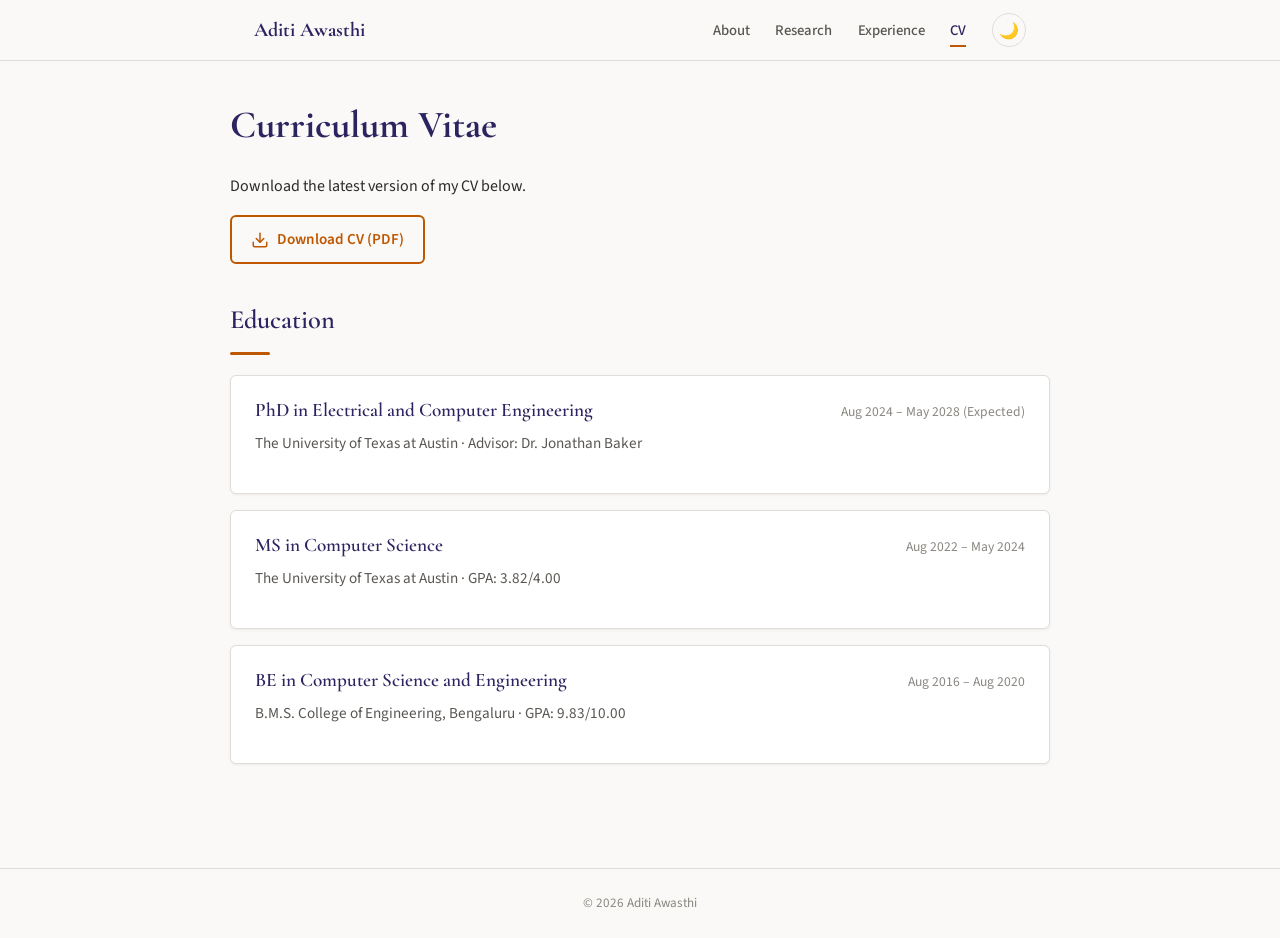
==== cv.html @ e24ec128 "My website" ====
<!DOCTYPE html>
<html lang="en">
<head>
  <meta charset="UTF-8">
  <meta name="viewport" content="width=device-width, initial-scale=1.0">
  <title>CV — Aditi Awasthi</title>
  <link rel="icon" type="image/svg+xml" href="assets/favicon.svg">
  <link rel="stylesheet" href="css/style.css">
  <script src="js/theme.js"></script>
</head>
<body>

  <nav class="nav">
    <div class="nav-inner">
      <a href="index.html" class="nav-name">Aditi Awasthi</a>
      <button class="nav-hamburger" aria-label="Menu">
        <span></span><span></span><span></span>
      </button>
      <ul class="nav-links">
        <li><a href="index.html">About</a></li>
        <li><a href="research.html">Research</a></li>
        <li><a href="experience.html">Experience</a></li>
        <li><a href="cv.html" class="active">CV</a></li>
        <li><button class="theme-toggle" aria-label="Toggle dark mode">🌙</button></li>
      </ul>
    </div>
  </nav>

  <main class="container page-content">

    <h1>Curriculum Vitae</h1>

    <div class="section" style="margin-top: 1.5rem;">
      <p>Download the latest version of my CV below.</p>

      <div class="cv-buttons">
        <!-- Place your PDF file in the assets/ folder -->
        <a href="assets/Aditi_Awasthi_CV.pdf" class="cv-download" target="_blank">
          <svg xmlns="http://www.w3.org/2000/svg" width="18" height="18" viewBox="0 0 24 24" fill="none" stroke="currentColor" stroke-width="2" stroke-linecap="round" stroke-linejoin="round"><path d="M21 15v4a2 2 0 0 1-2 2H5a2 2 0 0 1-2-2v-4"/><polyline points="7 10 12 15 17 10"/><line x1="12" y1="15" x2="12" y2="3"/></svg>
          Download CV (PDF)
        </a>
      </div>
    </div>

    <!-- Brief overview -->
    <section class="section" style="margin-top: 2.5rem;">
      <h2>Education</h2>
      <hr class="section-divider">

      <div class="card">
        <div class="card-header">
          <h3>PhD in Electrical and Computer Engineering</h3>
          <span class="card-date">Aug 2024 – May 2028 (Expected)</span>
        </div>
        <p>The University of Texas at Austin &middot; Advisor: Dr. Jonathan Baker</p>
      </div>

      <div class="card">
        <div class="card-header">
          <h3>MS in Computer Science</h3>
          <span class="card-date">Aug 2022 – May 2024</span>
        </div>
        <p>The University of Texas at Austin &middot; GPA: 3.82/4.00</p>
      </div>

      <div class="card">
        <div class="card-header">
          <h3>BE in Computer Science and Engineering</h3>
          <span class="card-date">Aug 2016 – Aug 2020</span>
        </div>
        <p>B.M.S. College of Engineering, Bengaluru &middot; GPA: 9.83/10.00</p>
      </div>
    </section>

  </main>

  <footer class="footer">
    <div class="container">&copy; 2026 Aditi Awasthi</div>
  </footer>

</body>
</html>
---- css/style.css ----
/* ========================================
   Aditi Awasthi — Academic Website
   Colors: deep blue-purple + burnt orange
   ======================================== */

/* ---------- Google Fonts ---------- */
@import url('https://fonts.googleapis.com/css2?family=Cormorant+Garamond:ital,wght@0,400;0,600;0,700;1,400&family=Source+Sans+3:wght@300;400;500;600&display=swap');

/* ---------- CSS Variables ---------- */
:root {
  /* palette */
  --clr-primary: #2c2460;
  --clr-primary-light: #3d3580;
  --clr-accent: #bf5700;        /* UT burnt orange */
  --clr-accent-hover: #d96b1a;
  --clr-blue: #1e3a6e;

  /* surfaces */
  --bg: #faf9f7;
  --bg-card: #ffffff;
  --bg-nav: rgba(250, 249, 247, 0.92);
  --border: #e0ddd8;

  /* text */
  --text: #2b2b2b;
  --text-secondary: #5a5752;
  --text-muted: #8a8680;
  --text-on-primary: #faf9f7;

  /* misc */
  --shadow-sm: 0 1px 3px rgba(0,0,0,0.06);
  --shadow-md: 0 4px 12px rgba(0,0,0,0.08);
  --radius: 6px;
  --max-w: 820px;
  --transition: 0.25s ease;
}

/* ---------- Dark Mode ---------- */
[data-theme="dark"] {
  --clr-primary: #a8a0d6;
  --clr-primary-light: #c4bcf0;
  --clr-accent: #e8853a;
  --clr-accent-hover: #f09a55;
  --clr-blue: #7ea8d4;

  --bg: #141218;
  --bg-card: #1e1b24;
  --bg-nav: rgba(20, 18, 24, 0.94);
  --border: #2e2a36;

  --text: #e4e0ec;
  --text-secondary: #b0aab8;
  --text-muted: #7d7888;
  --text-on-primary: #141218;

  --shadow-sm: 0 1px 3px rgba(0,0,0,0.3);
  --shadow-md: 0 4px 12px rgba(0,0,0,0.4);
}

/* ---------- Reset & Base ---------- */
*, *::before, *::after { box-sizing: border-box; margin: 0; padding: 0; }

html {
  scroll-behavior: smooth;
  scroll-padding-top: 80px;
}

body {
  font-family: 'Source Sans 3', 'Segoe UI', sans-serif;
  font-weight: 400;
  font-size: 16px;
  line-height: 1.65;
  color: var(--text);
  background: var(--bg);
  transition: background var(--transition), color var(--transition);
  -webkit-font-smoothing: antialiased;
}

/* ---------- Typography ---------- */
h1, h2, h3 {
  font-family: 'Cormorant Garamond', 'Georgia', serif;
  color: var(--clr-primary);
  line-height: 1.25;
}

h1 { font-size: 2.4rem; font-weight: 700; }
h2 { font-size: 1.65rem; font-weight: 600; margin-bottom: 0.6em; }
h3 { font-size: 1.2rem; font-weight: 600; margin-bottom: 0.35em; }

p { margin-bottom: 0.9em; }

a {
  color: var(--clr-accent);
  text-decoration: none;
  transition: color var(--transition);
}
a:hover { color: var(--clr-accent-hover); text-decoration: underline; }

/* ---------- Layout ---------- */
.container {
  max-width: var(--max-w);
  margin: 0 auto;
  padding: 0 1.5rem;
}

.page-content {
  padding: 2.5rem 0 4rem;
}

/* ---------- Navigation ---------- */
.nav {
  position: sticky;
  top: 0;
  z-index: 100;
  background: var(--bg-nav);
  backdrop-filter: blur(12px);
  -webkit-backdrop-filter: blur(12px);
  border-bottom: 1px solid var(--border);
  transition: background var(--transition), border-color var(--transition);
}

.nav-inner {
  max-width: var(--max-w);
  margin: 0 auto;
  padding: 0 1.5rem;
  display: flex;
  align-items: center;
  justify-content: space-between;
  height: 60px;
}

.nav-name {
  font-family: 'Cormorant Garamond', serif;
  font-size: 1.25rem;
  font-weight: 700;
  color: var(--clr-primary);
  text-decoration: none;
}
.nav-name:hover { text-decoration: none; color: var(--clr-primary-light); }

.nav-links {
  display: flex;
  align-items: center;
  gap: 1.6rem;
  list-style: none;
}

.nav-links a {
  font-size: 0.92rem;
  font-weight: 500;
  color: var(--text-secondary);
  text-decoration: none;
  padding: 0.25rem 0;
  border-bottom: 2px solid transparent;
  transition: color var(--transition), border-color var(--transition);
}
.nav-links a:hover,
.nav-links a.active {
  color: var(--clr-primary);
  border-bottom-color: var(--clr-accent);
  text-decoration: none;
}

/* Theme toggle button */
.theme-toggle {
  background: none;
  border: 1px solid var(--border);
  border-radius: 50%;
  width: 34px;
  height: 34px;
  cursor: pointer;
  display: flex;
  align-items: center;
  justify-content: center;
  font-size: 1rem;
  color: var(--text-secondary);
  transition: background var(--transition), color var(--transition), border-color var(--transition);
}
.theme-toggle:hover {
  background: var(--bg-card);
  color: var(--clr-accent);
}

/* Hamburger */
.nav-hamburger {
  display: none;
  background: none;
  border: none;
  cursor: pointer;
  flex-direction: column;
  gap: 5px;
  padding: 4px;
}
.nav-hamburger span {
  display: block;
  width: 22px;
  height: 2px;
  background: var(--text);
  border-radius: 2px;
  transition: transform var(--transition), opacity var(--transition);
}

/* ---------- Hero (index page) ---------- */
.hero {
  display: flex;
  align-items: flex-start;
  gap: 2.5rem;
  padding: 2.5rem 0 2rem;
}

.hero-photo {
  flex-shrink: 0;
  width: 180px;
  height: 180px;
  border-radius: 50%;
  object-fit: cover;
  border: 3px solid var(--border);
  transition: border-color var(--transition);
}

.hero-text h1 {
  margin-bottom: 0.25rem;
}

.hero-subtitle {
  font-size: 1.05rem;
  color: var(--text-secondary);
  margin-bottom: 0.6em;
}

.hero-affiliation {
  font-size: 0.92rem;
  color: var(--text-muted);
  margin-bottom: 1.2em;
}

/* Social / contact links row */
.link-row {
  display: flex;
  flex-wrap: wrap;
  gap: 0.75rem;
}

.link-pill {
  display: inline-flex;
  align-items: center;
  gap: 0.4rem;
  font-size: 0.85rem;
  font-weight: 500;
  padding: 0.35rem 0.75rem;
  border: 1px solid var(--border);
  border-radius: 20px;
  color: var(--text-secondary);
  text-decoration: none;
  transition: all var(--transition);
}
.link-pill:hover {
  color: var(--clr-accent);
  border-color: var(--clr-accent);
  text-decoration: none;
  background: rgba(191, 87, 0, 0.06);
}
[data-theme="dark"] .link-pill:hover {
  background: rgba(232, 133, 58, 0.1);
}

.link-pill svg {
  width: 16px;
  height: 16px;
  flex-shrink: 0;
}

/* ---------- Sections ---------- */
.section {
  margin-bottom: 2.5rem;
}

.section-divider {
  width: 40px;
  height: 3px;
  background: var(--clr-accent);
  border: none;
  border-radius: 2px;
  margin-bottom: 1.2rem;
}

/* ---------- Cards ---------- */
.card {
  background: var(--bg-card);
  border: 1px solid var(--border);
  border-radius: var(--radius);
  padding: 1.4rem 1.5rem;
  margin-bottom: 1rem;
  box-shadow: var(--shadow-sm);
  transition: background var(--transition), border-color var(--transition), box-shadow var(--transition);
}

.card-header {
  display: flex;
  justify-content: space-between;
  align-items: baseline;
  flex-wrap: wrap;
  gap: 0.5rem;
  margin-bottom: 0.5rem;
}

.card-header h3 {
  margin-bottom: 0;
}

.card-date {
  font-size: 0.85rem;
  color: var(--text-muted);
  white-space: nowrap;
}

.card p {
  color: var(--text-secondary);
  font-size: 0.95rem;
}

/* Sub-projects inside a card */
.sub-project {
  margin-top: 0.9rem;
  padding-left: 1rem;
  border-left: 2px solid var(--clr-accent);
}

.sub-project h4 {
  font-family: 'Source Sans 3', sans-serif;
  font-weight: 600;
  font-size: 0.95rem;
  color: var(--text);
  margin-bottom: 0.2rem;
}

.sub-project p {
  font-size: 0.9rem;
  margin-bottom: 0.6rem;
}

/* ---------- Publication list ---------- */
.pub-item {
  padding: 1.2rem 0;
  border-bottom: 1px solid var(--border);
}
.pub-item:last-child { border-bottom: none; }

.pub-title {
  font-weight: 600;
  color: var(--text);
  margin-bottom: 0.15rem;
}

.pub-authors {
  font-size: 0.9rem;
  color: var(--text-secondary);
  margin-bottom: 0.15rem;
}

.pub-authors strong {
  color: var(--clr-primary);
}

.pub-venue {
  font-size: 0.88rem;
  color: var(--text-muted);
  font-style: italic;
  margin-bottom: 0.3rem;
}

.pub-links {
  display: flex;
  gap: 0.6rem;
  margin-top: 0.35rem;
}

.pub-link {
  font-size: 0.82rem;
  font-weight: 500;
  padding: 0.2rem 0.55rem;
  border: 1px solid var(--border);
  border-radius: 4px;
  color: var(--text-secondary);
  transition: all var(--transition);
}
.pub-link:hover {
  color: var(--clr-accent);
  border-color: var(--clr-accent);
  text-decoration: none;
}

/* ---------- CV page ---------- */
.cv-download {
  display: inline-flex;
  align-items: center;
  gap: 0.5rem;
  font-weight: 600;
  font-size: 0.95rem;
  padding: 0.6rem 1.2rem;
  border: 2px solid var(--clr-accent);
  border-radius: var(--radius);
  color: var(--clr-accent);
  transition: all var(--transition);
}
.cv-download:hover {
  background: var(--clr-accent);
  color: var(--text-on-primary);
  text-decoration: none;
}
[data-theme="dark"] .cv-download:hover {
  color: #141218;
}

.cv-buttons {
  display: flex;
  gap: 1rem;
  flex-wrap: wrap;
  margin-top: 1rem;
}

/* ---------- Footer ---------- */
.footer {
  border-top: 1px solid var(--border);
  padding: 1.5rem 0;
  text-align: center;
  font-size: 0.82rem;
  color: var(--text-muted);
  transition: border-color var(--transition);
}

/* ========================================
   Responsive
   ======================================== */

@media (max-width: 700px) {
  h1 { font-size: 1.8rem; }
  h2 { font-size: 1.35rem; }

  .hero {
    flex-direction: column;
    align-items: center;
    text-align: center;
    gap: 1.2rem;
  }

  .hero-photo {
    width: 140px;
    height: 140px;
  }

  .link-row {
    justify-content: center;
  }

  /* Mobile nav */
  .nav-hamburger { display: flex; }

  .nav-links {
    display: none;
    position: absolute;
    top: 60px;
    left: 0;
    right: 0;
    flex-direction: column;
    background: var(--bg-nav);
    backdrop-filter: blur(12px);
    -webkit-backdrop-filter: blur(12px);
    border-bottom: 1px solid var(--border);
    padding: 1rem 1.5rem;
    gap: 0.8rem;
  }
  .nav-links.open { display: flex; }

  .card-header {
    flex-direction: column;
    gap: 0.15rem;
  }

  .container { padding: 0 1.1rem; }
}

@media (min-width: 701px) and (max-width: 960px) {
  .hero-photo {
    width: 150px;
    height: 150px;
  }
}
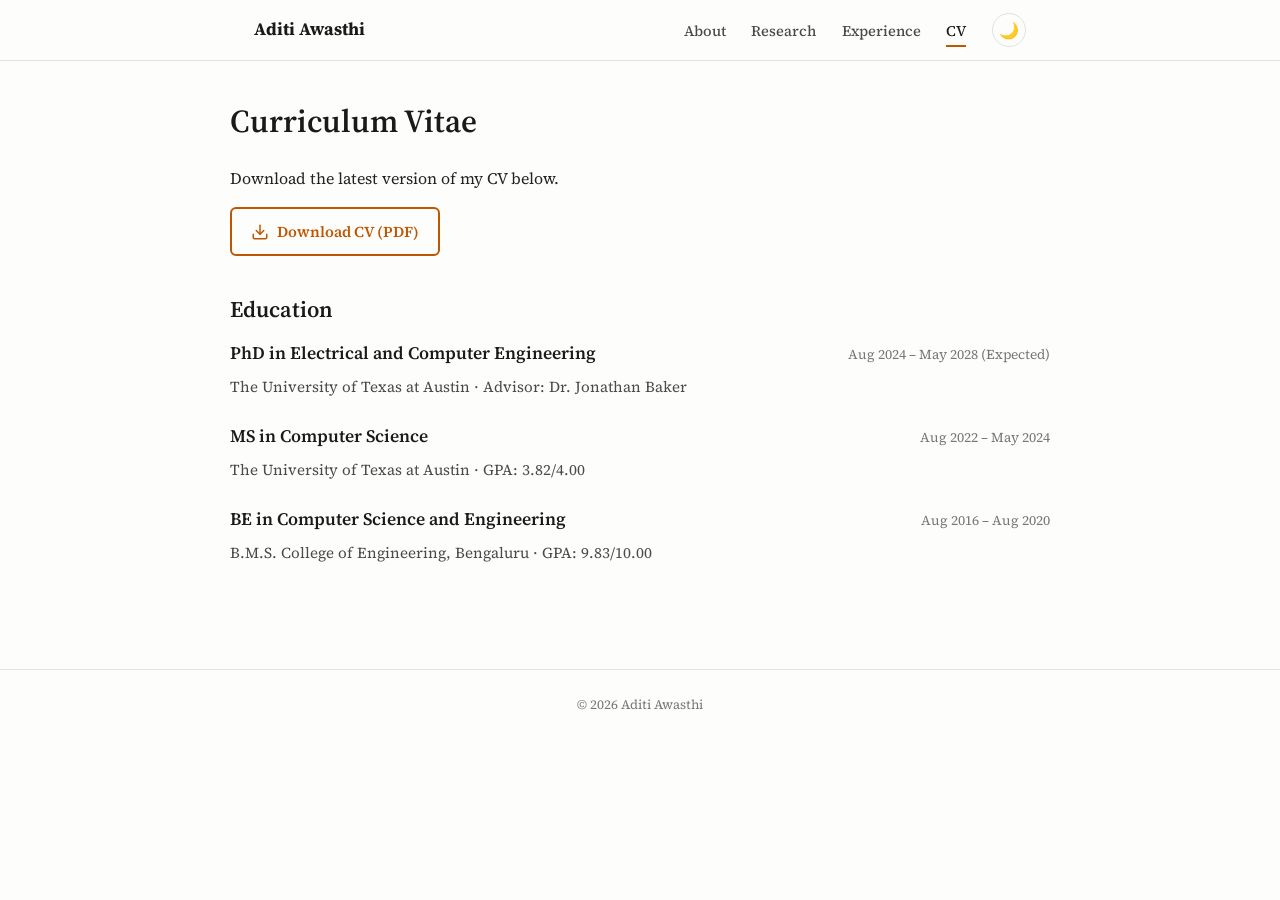
==== commit 8188bb20: "Concise CV Update" ====
--- a/cv.html
+++ b/cv.html
@@ -3,7 +3,7 @@
 <head>
   <meta charset="UTF-8">
   <meta name="viewport" content="width=device-width, initial-scale=1.0">
-  <title>CV — Aditi Awasthi</title>
+  <title>CV | Aditi Awasthi</title>
   <link rel="icon" type="image/svg+xml" href="assets/favicon.svg">
   <link rel="stylesheet" href="css/style.css">
   <script src="js/theme.js"></script>
@@ -45,8 +45,6 @@
     <!-- Brief overview -->
     <section class="section" style="margin-top: 2.5rem;">
       <h2>Education</h2>
-      <hr class="section-divider">
-
       <div class="card">
         <div class="card-header">
           <h3>PhD in Electrical and Computer Engineering</h3>
--- a/css/style.css
+++ b/css/style.css
@@ -1,35 +1,32 @@
 /* ========================================
-   Aditi Awasthi — Academic Website
-   Colors: deep blue-purple + burnt orange
+   Aditi Awasthi - Academic Website
+   Colors: neutral + burnt orange
    ======================================== */
 
 /* ---------- Google Fonts ---------- */
-@import url('https://fonts.googleapis.com/css2?family=Cormorant+Garamond:ital,wght@0,400;0,600;0,700;1,400&family=Source+Sans+3:wght@300;400;500;600&display=swap');
+@import url('https://fonts.googleapis.com/css2?family=Source+Serif+4:ital,wght@0,400;0,600;0,700;1,400&display=swap');
 
 /* ---------- CSS Variables ---------- */
 :root {
   /* palette */
-  --clr-primary: #2c2460;
-  --clr-primary-light: #3d3580;
+  --clr-primary: #1a1a1a;
+  --clr-primary-light: #444444;
   --clr-accent: #bf5700;        /* UT burnt orange */
   --clr-accent-hover: #d96b1a;
-  --clr-blue: #1e3a6e;
 
   /* surfaces */
-  --bg: #faf9f7;
-  --bg-card: #ffffff;
-  --bg-nav: rgba(250, 249, 247, 0.92);
-  --border: #e0ddd8;
+  --bg: #fdfdfc;
+  --bg-card: #fdfdfc;
+  --bg-nav: #fdfdfc;
+  --border: #e2e2e0;
 
   /* text */
-  --text: #2b2b2b;
-  --text-secondary: #5a5752;
-  --text-muted: #8a8680;
-  --text-on-primary: #faf9f7;
+  --text: #222222;
+  --text-secondary: #4a4a4a;
+  --text-muted: #777777;
+  --text-on-primary: #fdfdfc;
 
   /* misc */
-  --shadow-sm: 0 1px 3px rgba(0,0,0,0.06);
-  --shadow-md: 0 4px 12px rgba(0,0,0,0.08);
   --radius: 6px;
   --max-w: 820px;
   --transition: 0.25s ease;
@@ -37,24 +34,20 @@
 
 /* ---------- Dark Mode ---------- */
 [data-theme="dark"] {
-  --clr-primary: #a8a0d6;
-  --clr-primary-light: #c4bcf0;
+  --clr-primary: #eeeeee;
+  --clr-primary-light: #cccccc;
   --clr-accent: #e8853a;
   --clr-accent-hover: #f09a55;
-  --clr-blue: #7ea8d4;
-
-  --bg: #141218;
-  --bg-card: #1e1b24;
-  --bg-nav: rgba(20, 18, 24, 0.94);
-  --border: #2e2a36;
-
-  --text: #e4e0ec;
-  --text-secondary: #b0aab8;
-  --text-muted: #7d7888;
-  --text-on-primary: #141218;
-
-  --shadow-sm: 0 1px 3px rgba(0,0,0,0.3);
-  --shadow-md: 0 4px 12px rgba(0,0,0,0.4);
+
+  --bg: #171717;
+  --bg-card: #171717;
+  --bg-nav: #171717;
+  --border: #2e2e2e;
+
+  --text: #e2e2e2;
+  --text-secondary: #b4b4b4;
+  --text-muted: #8a8a8a;
+  --text-on-primary: #171717;
 }
 
 /* ---------- Reset & Base ---------- */
@@ -66,7 +59,7 @@
 }
 
 body {
-  font-family: 'Source Sans 3', 'Segoe UI', sans-serif;
+  font-family: 'Source Serif 4', 'Georgia', serif;
   font-weight: 400;
   font-size: 16px;
   line-height: 1.65;
@@ -78,14 +71,13 @@
 
 /* ---------- Typography ---------- */
 h1, h2, h3 {
-  font-family: 'Cormorant Garamond', 'Georgia', serif;
   color: var(--clr-primary);
   line-height: 1.25;
 }
 
-h1 { font-size: 2.4rem; font-weight: 700; }
-h2 { font-size: 1.65rem; font-weight: 600; margin-bottom: 0.6em; }
-h3 { font-size: 1.2rem; font-weight: 600; margin-bottom: 0.35em; }
+h1 { font-size: 2rem; font-weight: 600; }
+h2 { font-size: 1.4rem; font-weight: 600; margin-bottom: 0.8em; }
+h3 { font-size: 1.1rem; font-weight: 600; margin-bottom: 0.35em; }
 
 p { margin-bottom: 0.9em; }
 
@@ -113,8 +105,6 @@
   top: 0;
   z-index: 100;
   background: var(--bg-nav);
-  backdrop-filter: blur(12px);
-  -webkit-backdrop-filter: blur(12px);
   border-bottom: 1px solid var(--border);
   transition: background var(--transition), border-color var(--transition);
 }
@@ -130,8 +120,7 @@
 }
 
 .nav-name {
-  font-family: 'Cormorant Garamond', serif;
-  font-size: 1.25rem;
+  font-size: 1.1rem;
   font-weight: 700;
   color: var(--clr-primary);
   text-decoration: none;
@@ -275,24 +264,9 @@
   margin-bottom: 2.5rem;
 }
 
-.section-divider {
-  width: 40px;
-  height: 3px;
-  background: var(--clr-accent);
-  border: none;
-  border-radius: 2px;
-  margin-bottom: 1.2rem;
-}
-
 /* ---------- Cards ---------- */
 .card {
-  background: var(--bg-card);
-  border: 1px solid var(--border);
-  border-radius: var(--radius);
-  padding: 1.4rem 1.5rem;
-  margin-bottom: 1rem;
-  box-shadow: var(--shadow-sm);
-  transition: background var(--transition), border-color var(--transition), box-shadow var(--transition);
+  margin-bottom: 1.6rem;
 }
 
 .card-header {
@@ -322,12 +296,9 @@
 /* Sub-projects inside a card */
 .sub-project {
   margin-top: 0.9rem;
-  padding-left: 1rem;
-  border-left: 2px solid var(--clr-accent);
 }
 
 .sub-project h4 {
-  font-family: 'Source Sans 3', sans-serif;
   font-weight: 600;
   font-size: 0.95rem;
   color: var(--text);
@@ -408,10 +379,6 @@
   color: var(--text-on-primary);
   text-decoration: none;
 }
-[data-theme="dark"] .cv-download:hover {
-  color: #141218;
-}
-
 .cv-buttons {
   display: flex;
   gap: 1rem;
@@ -464,8 +431,6 @@
     right: 0;
     flex-direction: column;
     background: var(--bg-nav);
-    backdrop-filter: blur(12px);
-    -webkit-backdrop-filter: blur(12px);
     border-bottom: 1px solid var(--border);
     padding: 1rem 1.5rem;
     gap: 0.8rem;
